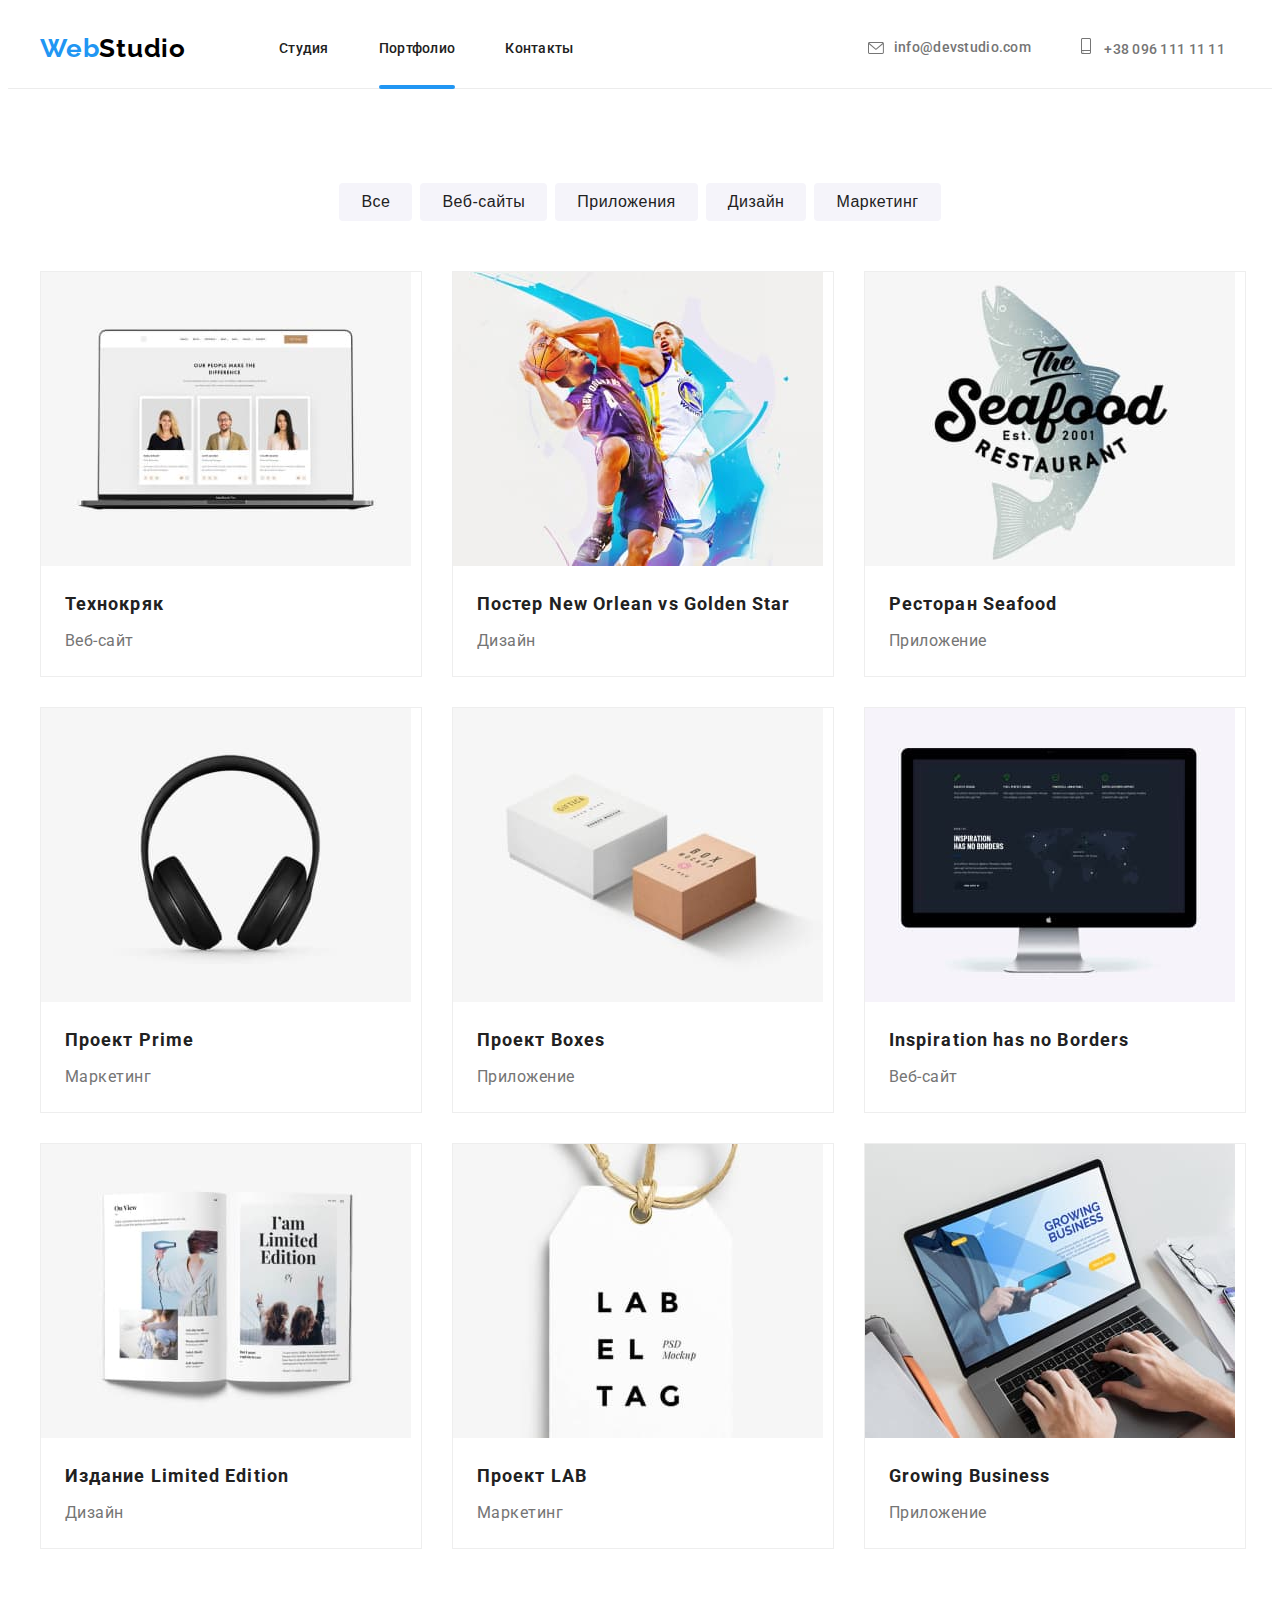
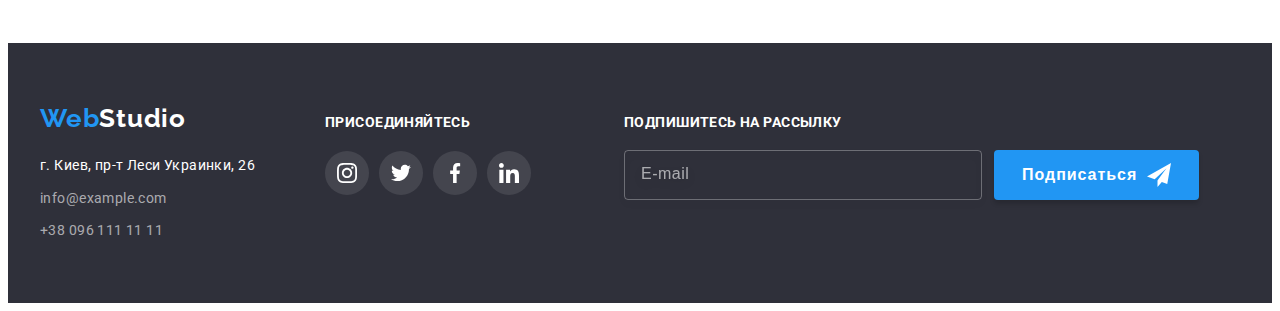
==== portfolio.html @ 06760392 "scss" ====
<!DOCTYPE html>
<html lang="ru">
    <head>
        <meta charset="UTF-8" />
        <meta http-equiv="X-UA-Compatible" content="IE=edge">
        <meta name="viewport" content="width=device-width, initial-scale=1.0">
        <link rel="stylesheet" href="https://cdnjs.cloudflare.com/ajax/libs/modern-normalize/1.1.0/modern-normalize.min.css" integrity="sha512-wpPYUAdjBVSE4KJnH1VR1HeZfpl1ub8YT/NKx4PuQ5NmX2tKuGu6U/JRp5y+Y8XG2tV+wKQpNHVUX03MfMFn9Q==" crossorigin="anonymous" referrerpolicy="no-referrer" />
        <link rel="preconnect" href="https://fonts.googleapis.com"> 
        <link rel="preconnect" href="https://fonts.googleapis.com"> 
        <link rel="preconnect" href="https://fonts.gstatic.com" crossorigin> 
        <link href="https://fonts.googleapis.com/css2?family=Raleway:wght@700&family=Roboto:wght@400;500;700;900&display=swap" rel="stylesheet">    
        <link rel="stylesheet" href="./css/styles.css">
        <link rel="stylesheet" href="./css/main.min.css">
        <title>Document</title>
    </head>
        <body>
            <header class="header header-pf">
                <div class="container main-nav">
                <a class="header-logo" href=""> <span class="accent-logo">Web</span>Studio</a>
                <nav class="header-navigation"> 
                    <ul class="header-list list">
                        <li class="header-item">
                            <a class="header-link  link" href="./index.html">Студия</a>
                        </li>
                        <li class="header-item">
                            <a class="header-link current link" href="./portfolio.html"  rel="noreferrer noopener">Портфолио</a>
                        </li>
                        <li class="header-item">
                            <a class="header-link link" href="">Контакты</a> 
                        </li>
                    </ul>
                </nav>
                <!----------------------Auth nav------------------>
                <div class="container auth-nav">
                    <ul class="contact list"> 
                    <li class="contact-item link">
                        <a class="header-mail" href="mailto:info@devstudio.com">
                        <svg class="header-mail-icon" width="16" height="12">
                            <use href="./images/sprite.svg#icon-envelope"/>
                        </svg>
                        info@devstudio.com
                    </a></li>
                <li class="contact-item link">
                    <a class="header-tel" href="tel:+380961111111">
                        <svg class="header-tel-icon" width="10" height="16">
                            <use href="./images/sprite.svg#icon-smartphone"/>
                        </svg>
                        +38 096 111 11 11
                    </a></li>
                </ul>
                </div>
            </div>
            </header>
        <main>
            <section class="portfolio section">  
                <div class="container">
                <ul class="list-pf-button list">
                <li class="pf-btn-list"> <button class="button-pf" type="button">Все</li>
                <li class="pf-btn-list"> <button class="button-pf" type="button">Веб-сайты </li> 
                <li class="pf-btn-list"> <button class="button-pf" type="button">Приложения</li>
                <li class="pf-btn-list"> <button class="button-pf" type="button">Дизайн</li>
                <li class="pf-btn-list"> <button class="button-pf" type="button">Маркетинг</li>
                </ul>
                </div>
                <div class="container">
                <ul class="list-pf">
                    <li class="item-pf">
                        <a class="item-pf-link link" href="">
                            <div class="item-pf-overtext">
                        <img src="./images/tekhno.jpg" alt="Технокряк" width="370" height="294"/>
                        <p class="item-pf-text">Технокряк это современная площадка распространения коронавируса. Компании используют эту платформу для цифрового шпионажа и атак на защищённые сервера конкурентов.</p>
                            </div>
                        <div class="pf-dscr">
                        <h3 class="portfolio-title">Технокряк</h3>
                        <p class="portfolio-description">Веб-сайт</p>
                        </div>
                        </a>
                    </li>
                    <li class="item-pf">
                        <a class="item-pf-link link" href="">
                            <div class="item-pf-overtext">
                        <img src="./images/neworl.jpg" alt="Постер New Orlean vs Golden Star" width="370" height="294"/>
                        <p class="item-pf-text">Технокряк это современная площадка распространения коронавируса. Компании используют эту платформу для цифрового шпионажа и атак на защищённые сервера конкурентов.</p>
                            </div>
                        <div class="pf-dscr">
                        <h3 class="portfolio-title">Постер New Orlean vs Golden Star</h3>
                        <p class="portfolio-description">Дизайн</p>
                        </div>
                        </a>
                    </li>
                    <li class="item-pf">
                        <a class="item-pf-link link" href="">
                            <div class="item-pf-overtext">
                        <img src="./images/seafood.jpg" alt="Ресторан Seafood" width="370" height="294"/>
                        <p class="item-pf-text">Технокряк это современная площадка распространения коронавируса. Компании используют эту платформу для цифрового шпионажа и атак на защищённые сервера конкурентов.</p>
                            </div>
                        <div class="pf-dscr">
                        <h3 class="portfolio-title">Ресторан Seafood</h3>
                        <p class="portfolio-description">Приложение</p>
                        </div>
                        </a>
                    </li>
                    <li class="item-pf">
                        <a class="item-pf-link link" href="">
                            <div class="item-pf-overtext">
                        <img src="./images/prime.jpg" alt="Проект Prime" width="370" height="294"/>
                        <p class="item-pf-text">Технокряк это современная площадка распространения коронавируса. Компании используют эту платформу для цифрового шпионажа и атак на защищённые сервера конкурентов.</p>
                            </div>
                        <div class="pf-dscr">
                        <h3 class="portfolio-title">Проект Prime</h3>
                        <p class="portfolio-description">Маркетинг</p>
                        </div>
                        </a>
                    </li>
                    <li class="item-pf">
                        <a class="item-pf-link link" href="">
                            <div class="item-pf-overtext">
                        <img src="./images/pjboxes.jpg" alt="Проект Boxes" width="370" height="294"/>
                        <p class="item-pf-text">Технокряк это современная площадка распространения коронавируса. Компании используют эту платформу для цифрового шпионажа и атак на защищённые сервера конкурентов.</p>
                            </div>
                        <div class="pf-dscr">
                        <h3 class="portfolio-title">Проект Boxes</h3>
                        <p class="portfolio-description">Приложение</p>
                        </div>
                        </a>
                    </li>
                    <li class="item-pf">
                        <a class="item-pf-link link" href="">
                            <div class="item-pf-overtext">
                        <img src="./images/inspiration.jpg" alt="Inspiration has no Borders" width="370" height="294"/>
                        <p class="item-pf-text">Технокряк это современная площадка распространения коронавируса. Компании используют эту платформу для цифрового шпионажа и атак на защищённые сервера конкурентов.</p>
                            </div>
                        <div class="pf-dscr"> 
                        <h3 class="portfolio-title">Inspiration has no Borders</h3>
                        <p class="portfolio-description">Веб-сайт</p>
                        </div>
                        </a>
                    </li>
                    <li class="item-pf">
                        <a class="item-pf-link link" href="">
                            <div class="item-pf-overtext">
                        <img src="./images/limited.jpg" alt="Издание Limited Edition" width="370" height="294"/>
                        <p class="item-pf-text">Технокряк это современная площадка распространения коронавируса. Компании используют эту платформу для цифрового шпионажа и атак на защищённые сервера конкурентов.</p>
                            </div>
                        <div class="pf-dscr">
                        <h3 class="portfolio-title">Издание Limited Edition</h3>
                        <p class="portfolio-description">Дизайн</p>
                        </a>
                    </li>
                    <li class="item-pf">
                        <a class="item-pf-link link" href="">
                            <div class="item-pf-overtext">
                        <img src="./images/lab.jpg" alt="Проект LAB" width="370" height="294"/>
                        <p class="item-pf-text">Технокряк это современная площадка распространения коронавируса. Компании используют эту платформу для цифрового шпионажа и атак на защищённые сервера конкурентов.</p>
                            </div>
                        <div class="pf-dscr">
                        <h3 class="portfolio-title">Проект LAB</h3>
                        <p class="portfolio-description">Маркетинг</p>
                        </div>
                        </a>
                    </li>
                    <li class="item-pf">
                        <a class="item-pf-link link" href="">
                            <div class="item-pf-overtext">
                        <img src="./images/growing.jpg" alt="Growing Business" width="370" height="294"/>
                        <p class="item-pf-text">Технокряк это современная площадка распространения коронавируса. Компании используют эту платформу для цифрового шпионажа и атак на защищённые сервера конкурентов.</p>
                            </div>
                        <div class="pf-dscr">
                        <h3 class="portfolio-title">Growing Business</h3>
                        <p class="portfolio-description">Приложение</p>
                        </div>
                        </a>
                    </li>
                </ul>
            </div>
            </section>
        </main>  
        <footer class="footer ">
            <div class="container footer-content">
            <div class="footer-left">
            <a class="footer-logo " href="index.html"> <span class="accent-logo">Web</span>Studio</a>
            <ul class="footer-list list">
                  <li class="footer-item">
                    <a class="footer-address link" href="https://goo.gl/maps/Fyau3RTndr1kcrQs9" target="_blank" rel="noopener noreferrer">г. Киев, пр-т Леси Украинки, 26</a>
                  </li>
                  <li class="footer-item">
                   <a class="footer-mail link" href="mailto:info@example.com">info@example.com</a>
                  </li>
                  <li class="footer-item">
                   <a class="footer-tel link" href="tel:380961111111">+38 096 111 11 11</a>
                  </li>
                </ul>
            </div>
            <div class="footer-right"> 
                <h3 class="footer-social-networks">ПРИСОЕДИНЯЙТЕСЬ</h3>
                <ul class="footer-social-logo list">
                    <li class="footer-social-item">
                        <a href class="footer-social-link">
                            <svg class="footer-social-icon" width="20" height="20">
                                <use href="./images/sprite.svg#icon-instagram"/>
                            </svg> 
                        </a>
                    </li>
                    <li class="footer-social-item">
                        <a href class="footer-social-link">
                            <svg class="footer-social-icon" width="20" height="20">
                                <use href="./images/sprite.svg#icon-twitter"/>
                            </svg> 
                        </a>
                    </li>
                    <li class="footer-social-item">
                        <a href class="footer-social-link">
                            <svg class="footer-social-icon" width="20" height="20">
                                <use href="./images/sprite.svg#icon-facebook"/>
                            </svg> 
                        </a>
                    </li>
                    <li class="footer-social-item">
                        <a href class="footer-social-link">
                            <svg class="footer-social-icon" width="20" height="20">
                                <use href="./images/sprite.svg#icon-linkedin"/>
                            </svg> 
                        </a>
                    </li>
                </ul>
            </div>
            <div class="footer-subscription">
                <h3 class="footer-subscription-title">Подпишитесь на рассылку</h3>
                <form action="#" class="sbscr-nowrap">
                    <input type="email" name="subscription-mail" placeholder="E-mail" class="subscription-mail-text">
                    <button type="submit" class="footer-button">Подписаться
                        <svg class="footer-button-icon" width="24" height="24">
                            <use href="./images/sprite.svg#icon-send"/>
                        </svg> 
                        </button>
                </form>
            </div>
        </div>
        </footer>  

        </body>
</html>
---- css/styles.css ----
/* --------------PORTFOLIO-------------- */
---- css/main.min.css ----
body{font-family:"Roboto", sans-serif;color:#212121}p,h1,h2,h3,h4,h5,h6,ul{margin-top:0;margin-bottom:0;margin-left:0}.link{text-decoration:none}.link:hover{color:#2196F3}.list{list-style:none;margin:0;padding:0}img{display:block}.current::after{position:absolute;display:block;content:'';height:4px;min-width:100%;border-radius:2px;background-color:var(--accent-color);bottom:-1px}.container{width:1200px;padding-left:15px;padding-right:15px;margin:0 auto}.hero-button{display:block;text-align:center;margin-left:auto;margin-right:auto;font-style:normal;font-weight:bold;font-size:16px;line-height:30px;color:#FFFFFF;background-color:#2196F3;border:1px solid #000000;border-radius:4px;cursor:pointer;padding:10px 32px;transition-property:background-color;transition-duration:250ms;transition-timing-function:cubic-bezier(0.4, 0, 0.2, 1)}.hero-button:hover,.hero-button:focus{border-color:var(--accent-color)}.section{padding-top:94px;padding-bottom:94px}.visually-hidden{position:absolute;width:1px;height:1px;margin:-1px;padding:0;overflow:hidden;border:0;clip:rect(0 0 0 0)}:root{--main-title-color: #FFFFFF;--secondary-title-color: #212121;--main-text-color: #212121;--secondary-text-color: #757575;--accent-color: #2196F3}@keyframes shake{0%{transform:translate(10px)}25%{transform:translate(-20px)}75%{transform:translate(10px)}100%{transform:translate(0px)}}.header-mail,.header-tel,.header-link{transition-property:color;transition-duration:250ms;transition-timing-function:cubic-bezier(0.4, 0, 0.2, 1)}.header-item{position:relative}.header-item:not(:last-child){margin-right:50px}.header-item:hover .header-link,.header-item:focus .header-link{color:#2196F3}.header-link .current{color:var(--accent-color)}.header-list{display:flex}.header-navigation{display:flex}.header-logo{font-family:Raleway;font-style:normal;color:#000000;text-decoration:none;font-weight:bold;font-size:26px;line-height:1.19;letter-spacing:0.03em;margin-right:93px;margin-left:auto}.accent-logo{color:var(--accent-color)}.header{font-weight:500;font-size:14px;line-height:1.14;letter-spacing:0.02em;color:#212121}.header-link{font-weight:500;font-size:14px;line-height:16px;letter-spacing:0.02em;color:#212121;display:block;padding-top:32px;padding-bottom:32px}.header-list .header-link:focus{color:#2196F3}.header-mail{display:flex;align-items:center;font-weight:500;font-size:14px;line-height:1.14;letter-spacing:0.02em;color:#757575;text-decoration:none;margin-right:50px}.header-mail:hover,.header-mail:focus,.header-mail:hover .header-mail-icon,.header-mail:focus .header-mail-icon{color:#2196F3}.header-mail-icon{width:16px;height:12px}.header-mail:hover .header-mail-icon,.header-mail:focus .header-mail-icon{fill:#2196F3}.header-tel-icon{width:10px;height:16px}.header-tel:hover .header-tel-icon,.header-tel:focus .header-tel-icon{fill:#2196F3}.header-tel .header-tel-icon,.header-mail .header-mail-icon{margin-right:10px;fill:#757575;transition-property:fill;transition-duration:250ms;transition-timing-function:cubic-bezier(0.4, 0, 0.2, 1)}.contact{display:flex;margin-left:auto;align-items:center}.header-tel{font-weight:500;font-size:14px;line-height:1.14;letter-spacing:0.02em;color:#757575;text-decoration:none}.header-tel:hover,.header-tel:focus,.header-tel:hover .header-tel-icon,.header-tel:focus .header-tel-icon{color:#2196F3}.main-nav{display:flex;align-items:center;margin-left:auto}.auth-nav{display:flex;justify-content:flex-end}.hero{background-color:#2F303A;max-width:1600px;margin:0 auto;text-align:center;background-image:linear-gradient(rgba(47,48,58,0.4), rgba(47,48,58,0.4)),url("../images/bg-img.jpg");background-repeat:no-repeat;background-position:center;background-size:cover}.hero-text{display:inline-block;width:696px;font-weight:900;font-size:44px;line-height:1.36;text-align:center;letter-spacing:0.06em;text-transform:uppercase;color:var(--main-title-color);margin-bottom:30;align-items:center;margin-bottom:30px}.hero .container{padding-top:200px;padding-bottom:200px}.team{background-color:#F5F4FA}.team-list{display:flex;flex-wrap:wrap;justify-content:center}.team-title{font-weight:bold;font-size:36px;line-height:1.16;text-align:center;letter-spacing:0.03em;color:#212121;margin-bottom:50px}.card-box{margin:0;display:block}.team-list{display:flex;flex-wrap:nowrap;list-style:none;align-content:center;padding:0}.team-link{text-decoration:none;background-color:#fff;border-radius:0px 0px 4px 4px;box-shadow:0px 2px 1px 0px rgba(0,0,0,0.2),0px 1px 1px 0px rgba(0,0,0,0.14),0px 1px 3px 0px rgba(0,0,0,0.12)}.team-link:not(:last-child){margin-right:30px}.team-description{padding-top:30px;padding-bottom:30px;background-color:inherit}.team-position{margin-top:10px}.team-name{font-weight:500;font-size:16px;line-height:1.18;text-align:center;letter-spacing:0.03em;color:#212121}.team-position{font-weight:normal;font-size:16px;line-height:1.18;text-align:center;letter-spacing:0.03em;color:#757575}.team-social-network{display:flex;justify-content:center;margin-top:16px}.social-item:not(:last-child){margin-right:10px}.social-link{width:44px;height:44px;display:flex;align-items:center;justify-content:center;border-radius:50%;transition-property:background-color;transition-duration:250ms;transition-timing-function:cubic-bezier(0.4, 0, 0.2, 1)}.social-link:hover,.social-link:focus{background-color:var(--accent-color)}.social-icon,.social-icon{transition-property:fill;transition-duration:250ms;transition-timing-function:cubic-bezier(0.4, 0, 0.2, 1);fill:#AFB1B8;width:20px;height:20px}.social-link:hover .social-icon,.social-link:focus .social-icon,.social-link:hover .social-icon,.social-link:focus .social-icon{fill:#fff}.clients-title{display:block;font-weight:bold;font-size:36px;line-height:1,66;text-align:center;letter-spacing:0.03em;margin-bottom:50px;color:#212121}.clients-logo{display:flex}.clients-icon{width:106px;height:60px;fill:#AFB1B8;display:flex;align-items:center;justify-content:center;transition-property:fill;transition-duration:250ms;transition-timing-function:cubic-bezier(0.4, 0, 0.2, 1)}.clients-item:hover .clients-icon,.clients-item:focus .clients-icon,.clients-link:hover .clients-icon,.clients-link:focus .clients-icon{fill:#2196F3}.clients-link{width:100%;height:100%;display:flex;justify-content:center;align-items:center;transition-property:color;transition-duration:250ms;transition-timing-function:cubic-bezier(0.4, 0, 0.2, 1)}.clients-link:hover,.clients-link:focus{border:1px solid var(--accent-color)}.clients-item{width:170px;height:92px;border:1px solid #AFB1B8;border-radius:4px;cursor:pointer;transition-property:background-color;transition-duration:250ms;transition-timing-function:cubic-bezier(0.4, 0, 0.2, 1)}.clients-item:hover,.clients-item:focus{border:1px solid var(--accent-color)}.clients-item:not(:last-child){margin-right:30px}.footer-right{margin-left:70px}.footer-left{flex-shrink:0}.footer-social-networks{display:flex;color:#fff;font-weight:700;font-size:14px;line-height:1.14;letter-spacing:0.03em;text-transform:uppercase;margin-bottom:20px}.footer-social-logo{display:flex;justify-content:center}.footer-social-item:not(:last-child){margin-right:10px}.footer-social-link{width:44px;height:44px;display:flex;justify-content:center;align-items:center;border-radius:50%;background-color:rgba(255,255,255,0.1);transition-property:background-color;transition-duration:250ms;transition-timing-function:cubic-bezier(0.4, 0, 0.2, 1)}.footer-social-link:hover,.footer-social-link:focus{background-color:#2196F3}.footer-social-icon{fill:#fff}.footer{color:#FFFFFF;background-color:#2F303A;display:flex;align-items:baseline;flex-wrap:nowrap;padding-top:60px;padding-bottom:60px}.footer-logo{font-family:Raleway;font-style:normal;color:#FFFFFF;text-decoration:none;font-weight:bold;font-size:26px;line-height:1.19;letter-spacing:0.03em;margin-bottom:20px}.footer .container{display:flex;align-items:baseline}.footer-list{display:flex;flex-direction:column;margin-top:20px}.footer-address{display:flex;flex-wrap:nowrap;text-decoration:none;font-weight:normal;font-size:14px;line-height:1.71;letter-spacing:0.03em;color:#FFFFFF;margin-bottom:9px;transition-property:color;transition-duration:250ms;transition-timing-function:cubic-bezier(0.4, 0, 0.2, 1)}.footer-tel{display:flex;margin-top:9px}.footer-mail,.footer-tel{text-decoration:none;font-weight:normal;font-size:14px;line-height:1.71;letter-spacing:0.03em;color:rgba(255,255,255,0.6);transition-property:background-color;transition-duration:250ms;transition-timing-function:cubic-bezier(0.4, 0, 0.2, 1)}.footer-address-data{text-decoration:none;font-weight:normal}.container .footer-content{display:flex}.footer-subscription{display:flex;flex-wrap:wrap;margin-left:93px;margin-right:0}.footer-subscription-title{font-weight:bold;font-size:14px;line-height:16px;letter-spacing:0.03em;text-transform:uppercase;color:#FFFFFF;margin-bottom:20px}.sbscr-nowrap{display:flex;flex-wrap:nowrap}.subscription-mail-text{outline:none;padding:15px 16px;width:358px;background:transparent;border:1px solid rgba(255,255,255,0.3);box-sizing:border-box;filter:drop-shadow(0px 4px 4px rgba(0,0,0,0.15));border-radius:4px;color:rgba(255,255,255,0.6);transition-property:border;transition-duration:250ms;transition-timing-function:cubic-bezier(0.4, 0, 0.2, 1)}.subscription-mail-text:focus,.subscription-mail-text:hover{border:1px solid var(--accent-color)}.subscription-mail-text::placeholder{font-style:normal;font-weight:normal;font-size:16px;line-height:1.25;display:flex;align-items:center;letter-spacing:0.03em;background-color:transparent;color:rgba(255,255,255,0.6)}.footer-button{font-weight:bold;font-size:16px;line-height:1.87;display:flex;align-items:center;text-align:center;letter-spacing:0.06em;cursor:pointer;border:0;padding:10px 28px;min-width:200px;height:50px;color:#FFFFFF;background:#2196F3;box-shadow:0px 4px 4px rgba(0,0,0,0.15);border-radius:4px;margin-left:12px;transition-property:border;transition-duration:250ms;transition-timing-function:cubic-bezier(0.4, 0, 0.2, 1)}.footer-button:hover,.footer-button:focus{background-color:#2196F3}.footer-button-icon{margin-left:10px;fill:#FFFFFF}.modal{position:absolute;width:528px;min-height:581px;background:#FFFFFF;box-shadow:0px 1px 3px rgba(0,0,0,0.12),0px 1px 1px rgba(0,0,0,0.14),0px 2px 1px rgba(0,0,0,0.2);border-radius:4px;padding:40px}.modal-title{display:block;font-weight:bold;font-size:20px;line-height:23px;text-align:center;letter-spacing:0.03em;color:#212121;margin-bottom:12px}.modal-form-field{margin-bottom:12px}.modal-form-label{display:block;font-weight:normal;font-size:12px;line-height:1.16;letter-spacing:0.01em;margin-bottom:4px;color:#757575}.modal-form-input{display:block;width:100%;height:40px;border:1px solid rgba(33,33,33,0.2);box-sizing:border-box;border-radius:4px;padding-left:42px;transition-property:border;transition-duration:250ms;transition-timing-function:cubic-bezier(0.4, 0, 0.2, 1)}.modal-form-input:hover,.modal-form-input:focus{border:1px solid var(--accent-color)}.modal-form-input:hover ~ svg,.modal-form-input:focus ~ svg{fill:#2196F3}.modal-comment:hover,.modal-comment:focus{border:1px solid var(--accent-color)}.input-wrap{display:block;position:relative}.modal-form-icon{position:absolute;left:12px;top:50%;transform:translateY(-50%);color:#212121;transition-property:fill;transition-duration:250ms;transition-timing-function:cubic-bezier(0.4, 0, 0.2, 1)}.modal-form-icon:hover,.modal-form-icon:focus{fill:#2196F3}.modal-comment{width:100%;height:120px;border:1px solid rgba(33,33,33,0.2);box-sizing:border-box;border-radius:4px;padding-left:16px;padding-top:12px;resize:none;transition-property:border;transition-duration:250ms;transition-timing-function:cubic-bezier(0.4, 0, 0.2, 1)}.modal-comment::placeholder{font-style:normal;font-weight:normal;font-size:12px;line-height:1.16;letter-spacing:0.01em;color:rgba(117,117,117,0.5)}.check-label{display:flex;justify-content:center;align-items:center;font-weight:normal;font-style:normal;font-weight:400;font-size:14px;line-height:1.71px;letter-spacing:0.03em;color:#757575;margin-bottom:30px;margin-top:20px}.check-icon{display:flex;align-items:center;justify-content:center;width:15px;height:16px;border:2px solid #212121;border-radius:2px;margin-right:8.5px}.checkbox:checked+.check-label .check-icon{background:var(--accent-color);border:none}.agreement{margin-left:5px;color:#2196F3}.modal-form-btn{display:flex;align-items:center;text-align:center;justify-content:center;font-weight:bold;font-size:16px;line-height:1.87;letter-spacing:0.06em;min-width:200px;height:50px;cursor:pointer;color:#FFFFFF;background:#188CE8;box-shadow:0px 4px 4px rgba(0,0,0,0.15);border-radius:4px;border:0;padding:10px 55px 10px 55px;margin:auto}input,textarea{outline:none;border:none}.btn-close{width:30px;height:30px;background-color:unset;border-radius:50%;position:absolute;right:5px;top:5px;justify-content:center;align-items:center;display:flex;fill:#000000;background:#FFFFFF;border:1px solid rgba(0,0,0,0.1);box-sizing:border-box;cursor:pointer;transition-property:color;transition-duration:250ms;transition-timing-function:cubic-bezier(0.4, 0, 0.2, 1)}.btn-close:focus .backdrop-icon,.btn-close:hover .backdrop-icon{fill:var(--accent-color)}.features-content{display:flex;justify-content:center;align-items:center;width:270px;height:120px;background-color:#F5F4FA;margin-bottom:30px}.features-icon{fill:#AFB1B8}.features .section{padding-top:94px;padding-bottom:94px}.features-list{width:270px}.features-list:not(:last-child){margin-right:30px}.features-pre-list{display:flex;padding:0}.features-item{font-weight:bold;font-size:14px;line-height:1.36;letter-spacing:0.03em;text-transform:uppercase;color:#212121;margin-bottom:10px}.features-description{font-weight:normal;font-size:14px;line-height:1.71;letter-spacing:0.03em;color:#757575}.what-we-do-sctn{padding-bottom:94px}.what-we-do-title{display:center;font-weight:bold;text-align:center;font-size:36px;line-height:1.16;letter-spacing:0.03em;color:#212121;margin-bottom:50}.what-we-do-link{text-decoration:none;width:370px}.what-we-do-link:not(:last-child){margin-right:30px}.what-we-do{list-style:none;margin-top:50px}.what-we-do-item{font-weight:700;font-size:14px;line-height:16px;text-align:center;letter-spacing:0.03em;text-transform:uppercase;color:#FFFFFF}.what-we-do-box{position:relative}.what-we-do-text{position:absolute;display:flex;align-items:center;justify-content:center;width:100%;height:70px;bottom:0;background:rgba(47,48,58,0.8)}.what-we-do{display:flex}.backdrop{position:fixed;height:100vh;width:100vw;background-color:rgba(0,0,0,0.578);top:0;display:flex;align-items:center;justify-content:center;transition:opacity;transition-property:visibility;transition-duration:250ms;transition-timing-function:cubic-bezier(0.4, 0, 0.2, 1)}.backdrop-icon{fill:#000000}.icon-backdrop{fill:#000000}.backdrop.is-hidden{opacity:0;visibility:hidden;pointer-events:none}.header-pf{border-bottom:1px solid #ECECEC;height:80px;left:0px;top:0px;display:flex}.list-pf-button{padding:0}.button{background-color:#F5F4FA;color:#212121;font-weight:500;font-size:16px;line-height:1.62;text-align:center;letter-spacing:0.03em;cursor:pointer}.button:hover{background-color:#2196F3;color:#FFFFFF}.list-pf-button{display:flex;justify-content:center;margin-bottom:50px}.button-pf{display:inline-block;font-weight:500;font-size:16px;line-height:1.62;text-align:center;letter-spacing:0.03em;background:#f5f4fa;color:#212121;cursor:pointer;border-radius:4px;padding:6px 22px 6px 22px;border:none;transition-property:background-color;transition-duration:250ms;transition-timing-function:cubic-bezier(0.4, 0, 0.2, 1)}.button-pf:hover,.button-pf:focus{background-color:#2196F3;color:#FFFFFF;box-shadow:0px 3px 1px rgba(0,0,0,0.1),0px 1px 2px rgba(0,0,0,0.08),0px 2px 2px rgba(0,0,0,0.12)}.pf-btn-list:not(:last-child){margin-right:8px}.list-pf{list-style:none;display:flex;flex-wrap:wrap;margin-right:-30px;margin-top:-30px;padding:0}.item-pf{margin-right:30px;margin-top:30px;flex-basis:calc((100% - 90px)/3);border:1px solid #EEEEEE;transition-property:border;transition-duration:250ms;transition-timing-function:cubic-bezier(0.4, 0, 0.2, 1)}.item-pf:nth-child(3n){margin-right:0}.item-pf:focus,.item-pf:hover{border-bottom:1px solid rgba(0,0,0,0.12);border-left:1px solid rgba(0,0,0,0.12);border-right:1px solid rgba(0,0,0,0.12);box-shadow:0px 1px 1px rgba(0,0,0,0.12),0px 4px 4px rgba(0,0,0,0.06),1px 4px 6px rgba(0,0,0,0.16)}.item-pf-link{display:block;text-decoration:none;transition-property:box-shadow;transition-duration:250ms;transition-timing-function:cubic-bezier(0.4, 0, 0.2, 1)}.item-pf-overtext{position:relative;overflow:hidden}.item-pf-overtext:hover .item-pf-text{transform:translateY(0%)}.item-pf-text{padding:63px 24px;position:absolute;top:0;left:0;height:100%;background-color:rgba(33,150,243,0.9);color:#FFFFFF;font-style:normal;font-weight:500;font-size:18px;line-height:1.56;letter-spacing:0.03em;transform:translateY(101%);transition:transform 250ms cubic-bezier(0.4, 0, 0.2, 1)}.portfolio-title{font-weight:bold;font-size:18px;line-height:2;letter-spacing:0.06em;color:#212121;margin-bottom:4px}.pf-dscr{padding:20px 24px 20px 24px}.portfolio-description{font-weight:normal;font-size:16px;line-height:1.87;letter-spacing:0.03em;color:#757575}
/*# sourceMappingURL=main.min.css.map */
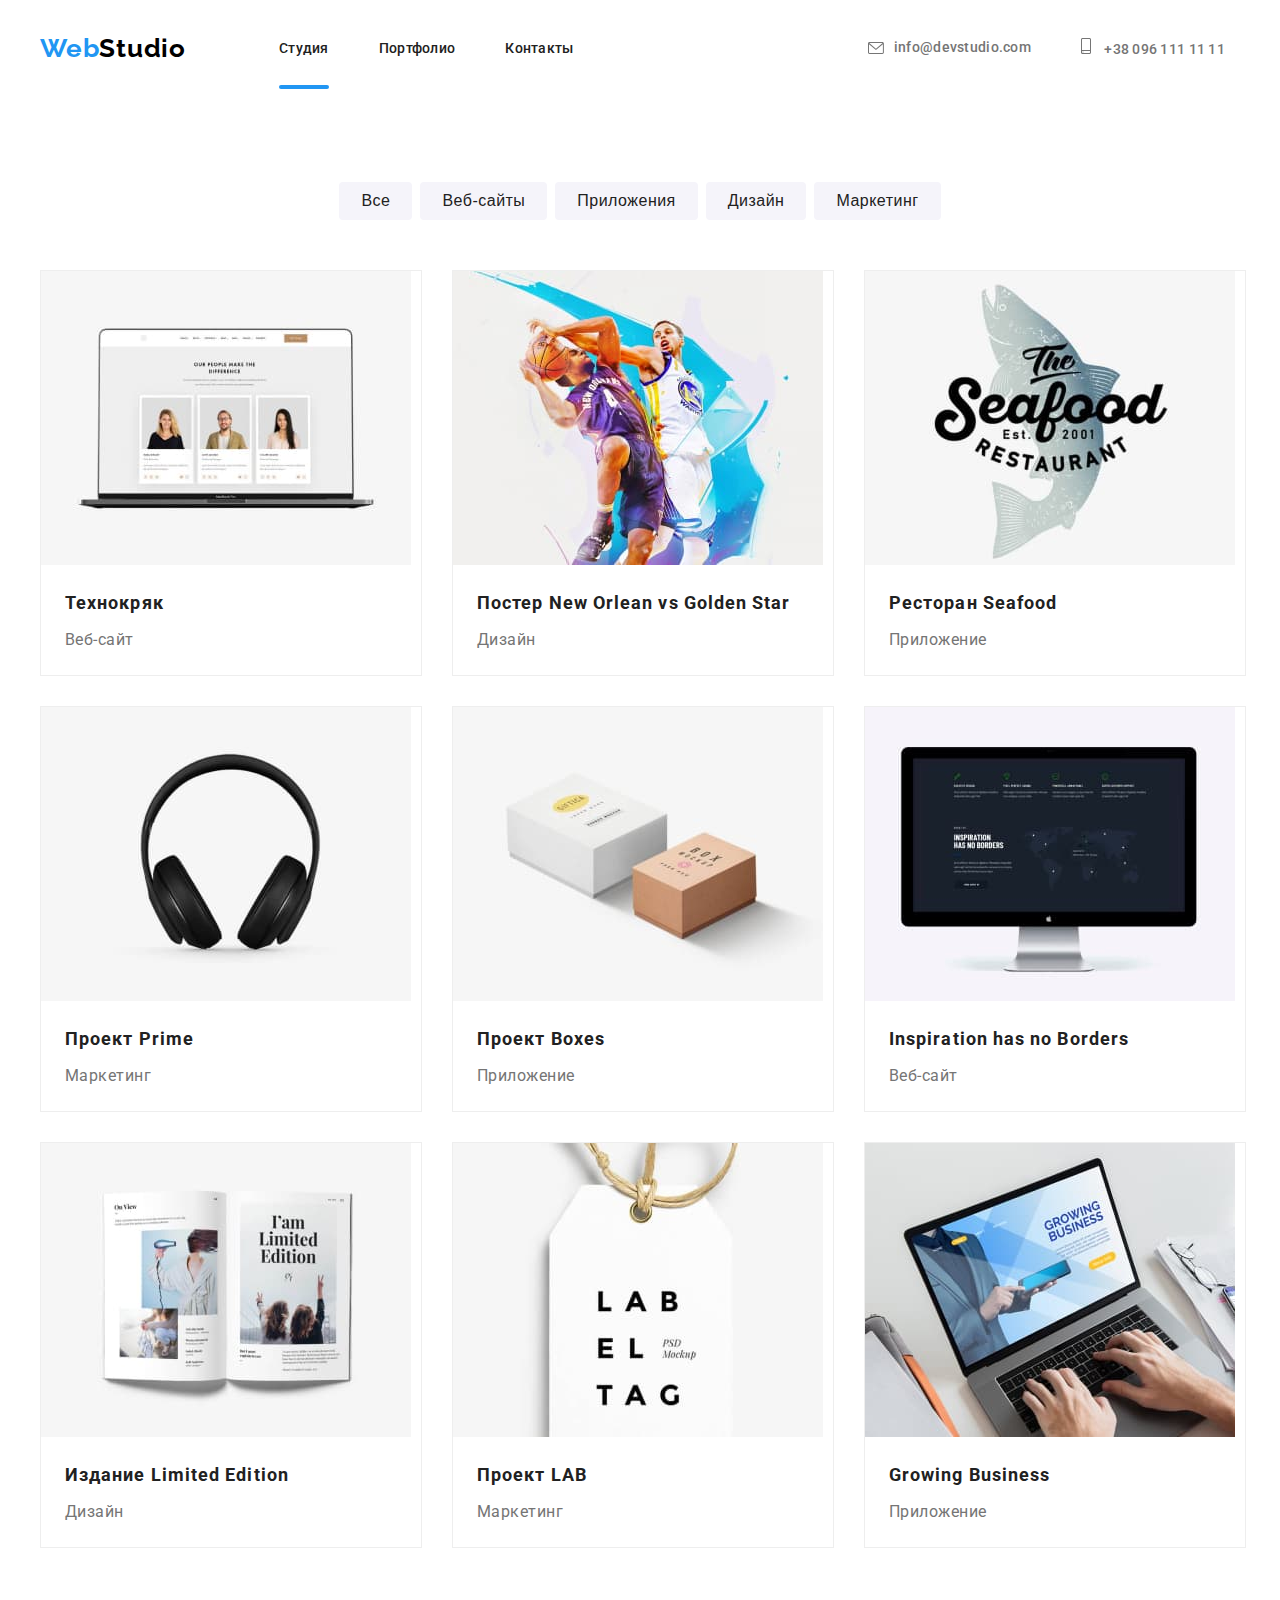
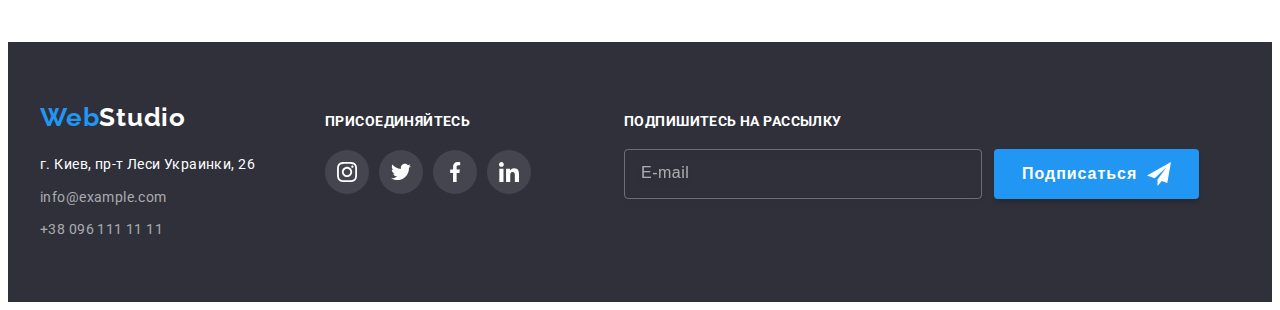
==== commit 48e4e126: "bf-check" ====
--- a/portfolio.html
+++ b/portfolio.html
@@ -14,35 +14,35 @@
         <title>Document</title>
     </head>
         <body>
-            <header class="header header-pf">
+            <header class="header">
                 <div class="container main-nav">
                 <a class="header-logo" href=""> <span class="accent-logo">Web</span>Studio</a>
                 <nav class="header-navigation"> 
                     <ul class="header-list list">
-                        <li class="header-item">
-                            <a class="header-link  link" href="./index.html">Студия</a>
+                        <li class="header-list__item">
+                            <a class="header-list__link current link" href="/index.html">Студия</a>
                         </li>
-                        <li class="header-item">
-                            <a class="header-link current link" href="./portfolio.html"  rel="noreferrer noopener">Портфолио</a>
+                        <li class="header-list__item">
+                            <a class="header-list__link  link" href="./portfolio.html"  rel="noreferrer noopener">Портфолио</a>
                         </li>
-                        <li class="header-item">
-                            <a class="header-link link" href="">Контакты</a> 
+                        <li class="header-list__item">
+                            <a class="header-list__link link" href="">Контакты</a> 
                         </li>
                     </ul>
                 </nav>
                 <!----------------------Auth nav------------------>
                 <div class="container auth-nav">
                     <ul class="contact list"> 
-                    <li class="contact-item link">
-                        <a class="header-mail" href="mailto:info@devstudio.com">
-                        <svg class="header-mail-icon" width="16" height="12">
+                    <li class="contact__item link">
+                        <a class="contact__mail" href="mailto:info@devstudio.com">
+                        <svg class="contact__mail-icon" width="16" height="12">
                             <use href="./images/sprite.svg#icon-envelope"/>
                         </svg>
                         info@devstudio.com
                     </a></li>
-                <li class="contact-item link">
-                    <a class="header-tel" href="tel:+380961111111">
-                        <svg class="header-tel-icon" width="10" height="16">
+                <li class="contact__item link">
+                    <a class="contact__tel" href="tel:+380961111111">
+                        <svg class="contact__tel-icon" width="10" height="16">
                             <use href="./images/sprite.svg#icon-smartphone"/>
                         </svg>
                         +38 096 111 11 11
@@ -180,44 +180,44 @@
             <div class="footer-left">
             <a class="footer-logo " href="index.html"> <span class="accent-logo">Web</span>Studio</a>
             <ul class="footer-list list">
-                  <li class="footer-item">
-                    <a class="footer-address link" href="https://goo.gl/maps/Fyau3RTndr1kcrQs9" target="_blank" rel="noopener noreferrer">г. Киев, пр-т Леси Украинки, 26</a>
+                  <li class="footer-list__item">
+                    <a class="footer-list__address link" href="https://goo.gl/maps/Fyau3RTndr1kcrQs9" target="_blank" rel="noopener noreferrer">г. Киев, пр-т Леси Украинки, 26</a>
                   </li>
-                  <li class="footer-item">
-                   <a class="footer-mail link" href="mailto:info@example.com">info@example.com</a>
+                  <li class="footer-list__item">
+                   <a class="footer-list__mail link" href="mailto:info@example.com">info@example.com</a>
                   </li>
-                  <li class="footer-item">
-                   <a class="footer-tel link" href="tel:380961111111">+38 096 111 11 11</a>
+                  <li class="footer-list__item">
+                   <a class="footer-list__tel link" href="tel:380961111111">+38 096 111 11 11</a>
                   </li>
                 </ul>
             </div>
             <div class="footer-right"> 
                 <h3 class="footer-social-networks">ПРИСОЕДИНЯЙТЕСЬ</h3>
                 <ul class="footer-social-logo list">
-                    <li class="footer-social-item">
-                        <a href class="footer-social-link">
-                            <svg class="footer-social-icon" width="20" height="20">
+                    <li class="footer-social-logo__item">
+                        <a href class="footer-social-logo__link">
+                            <svg class="footer-social-logo__icon" width="20" height="20">
                                 <use href="./images/sprite.svg#icon-instagram"/>
                             </svg> 
                         </a>
                     </li>
-                    <li class="footer-social-item">
-                        <a href class="footer-social-link">
-                            <svg class="footer-social-icon" width="20" height="20">
+                    <li class="footer-social-logo__item">
+                        <a href class="footer-social-logo__link">
+                            <svg class="footer-social-logo__icon" width="20" height="20">
                                 <use href="./images/sprite.svg#icon-twitter"/>
                             </svg> 
                         </a>
                     </li>
-                    <li class="footer-social-item">
-                        <a href class="footer-social-link">
-                            <svg class="footer-social-icon" width="20" height="20">
+                    <li class="footer-social-logo__item">
+                        <a href class="footer-social-logo__link">
+                            <svg class="footer-social-logo__icon" width="20" height="20">
                                 <use href="./images/sprite.svg#icon-facebook"/>
                             </svg> 
                         </a>
                     </li>
-                    <li class="footer-social-item">
-                        <a href class="footer-social-link">
-                            <svg class="footer-social-icon" width="20" height="20">
+                    <li class="footer-social-logo__item">
+                        <a href class="footer-social-logo__link">
+                            <svg class="footer-social-logo__icon" width="20" height="20">
                                 <use href="./images/sprite.svg#icon-linkedin"/>
                             </svg> 
                         </a>
@@ -237,6 +237,7 @@
             </div>
         </div>
         </footer>  
+ 
 
         </body>
 </html>--- a/css/main.min.css
+++ b/css/main.min.css
@@ -1,2 +1,2 @@
-body{font-family:"Roboto", sans-serif;color:#212121}p,h1,h2,h3,h4,h5,h6,ul{margin-top:0;margin-bottom:0;margin-left:0}.link{text-decoration:none}.link:hover{color:#2196F3}.list{list-style:none;margin:0;padding:0}img{display:block}.current::after{position:absolute;display:block;content:'';height:4px;min-width:100%;border-radius:2px;background-color:var(--accent-color);bottom:-1px}.container{width:1200px;padding-left:15px;padding-right:15px;margin:0 auto}.hero-button{display:block;text-align:center;margin-left:auto;margin-right:auto;font-style:normal;font-weight:bold;font-size:16px;line-height:30px;color:#FFFFFF;background-color:#2196F3;border:1px solid #000000;border-radius:4px;cursor:pointer;padding:10px 32px;transition-property:background-color;transition-duration:250ms;transition-timing-function:cubic-bezier(0.4, 0, 0.2, 1)}.hero-button:hover,.hero-button:focus{border-color:var(--accent-color)}.section{padding-top:94px;padding-bottom:94px}.visually-hidden{position:absolute;width:1px;height:1px;margin:-1px;padding:0;overflow:hidden;border:0;clip:rect(0 0 0 0)}:root{--main-title-color: #FFFFFF;--secondary-title-color: #212121;--main-text-color: #212121;--secondary-text-color: #757575;--accent-color: #2196F3}@keyframes shake{0%{transform:translate(10px)}25%{transform:translate(-20px)}75%{transform:translate(10px)}100%{transform:translate(0px)}}.header-mail,.header-tel,.header-link{transition-property:color;transition-duration:250ms;transition-timing-function:cubic-bezier(0.4, 0, 0.2, 1)}.header-item{position:relative}.header-item:not(:last-child){margin-right:50px}.header-item:hover .header-link,.header-item:focus .header-link{color:#2196F3}.header-link .current{color:var(--accent-color)}.header-list{display:flex}.header-navigation{display:flex}.header-logo{font-family:Raleway;font-style:normal;color:#000000;text-decoration:none;font-weight:bold;font-size:26px;line-height:1.19;letter-spacing:0.03em;margin-right:93px;margin-left:auto}.accent-logo{color:var(--accent-color)}.header{font-weight:500;font-size:14px;line-height:1.14;letter-spacing:0.02em;color:#212121}.header-link{font-weight:500;font-size:14px;line-height:16px;letter-spacing:0.02em;color:#212121;display:block;padding-top:32px;padding-bottom:32px}.header-list .header-link:focus{color:#2196F3}.header-mail{display:flex;align-items:center;font-weight:500;font-size:14px;line-height:1.14;letter-spacing:0.02em;color:#757575;text-decoration:none;margin-right:50px}.header-mail:hover,.header-mail:focus,.header-mail:hover .header-mail-icon,.header-mail:focus .header-mail-icon{color:#2196F3}.header-mail-icon{width:16px;height:12px}.header-mail:hover .header-mail-icon,.header-mail:focus .header-mail-icon{fill:#2196F3}.header-tel-icon{width:10px;height:16px}.header-tel:hover .header-tel-icon,.header-tel:focus .header-tel-icon{fill:#2196F3}.header-tel .header-tel-icon,.header-mail .header-mail-icon{margin-right:10px;fill:#757575;transition-property:fill;transition-duration:250ms;transition-timing-function:cubic-bezier(0.4, 0, 0.2, 1)}.contact{display:flex;margin-left:auto;align-items:center}.header-tel{font-weight:500;font-size:14px;line-height:1.14;letter-spacing:0.02em;color:#757575;text-decoration:none}.header-tel:hover,.header-tel:focus,.header-tel:hover .header-tel-icon,.header-tel:focus .header-tel-icon{color:#2196F3}.main-nav{display:flex;align-items:center;margin-left:auto}.auth-nav{display:flex;justify-content:flex-end}.hero{background-color:#2F303A;max-width:1600px;margin:0 auto;text-align:center;background-image:linear-gradient(rgba(47,48,58,0.4), rgba(47,48,58,0.4)),url("../images/bg-img.jpg");background-repeat:no-repeat;background-position:center;background-size:cover}.hero-text{display:inline-block;width:696px;font-weight:900;font-size:44px;line-height:1.36;text-align:center;letter-spacing:0.06em;text-transform:uppercase;color:var(--main-title-color);margin-bottom:30;align-items:center;margin-bottom:30px}.hero .container{padding-top:200px;padding-bottom:200px}.team{background-color:#F5F4FA}.team-list{display:flex;flex-wrap:wrap;justify-content:center}.team-title{font-weight:bold;font-size:36px;line-height:1.16;text-align:center;letter-spacing:0.03em;color:#212121;margin-bottom:50px}.card-box{margin:0;display:block}.team-list{display:flex;flex-wrap:nowrap;list-style:none;align-content:center;padding:0}.team-link{text-decoration:none;background-color:#fff;border-radius:0px 0px 4px 4px;box-shadow:0px 2px 1px 0px rgba(0,0,0,0.2),0px 1px 1px 0px rgba(0,0,0,0.14),0px 1px 3px 0px rgba(0,0,0,0.12)}.team-link:not(:last-child){margin-right:30px}.team-description{padding-top:30px;padding-bottom:30px;background-color:inherit}.team-position{margin-top:10px}.team-name{font-weight:500;font-size:16px;line-height:1.18;text-align:center;letter-spacing:0.03em;color:#212121}.team-position{font-weight:normal;font-size:16px;line-height:1.18;text-align:center;letter-spacing:0.03em;color:#757575}.team-social-network{display:flex;justify-content:center;margin-top:16px}.social-item:not(:last-child){margin-right:10px}.social-link{width:44px;height:44px;display:flex;align-items:center;justify-content:center;border-radius:50%;transition-property:background-color;transition-duration:250ms;transition-timing-function:cubic-bezier(0.4, 0, 0.2, 1)}.social-link:hover,.social-link:focus{background-color:var(--accent-color)}.social-icon,.social-icon{transition-property:fill;transition-duration:250ms;transition-timing-function:cubic-bezier(0.4, 0, 0.2, 1);fill:#AFB1B8;width:20px;height:20px}.social-link:hover .social-icon,.social-link:focus .social-icon,.social-link:hover .social-icon,.social-link:focus .social-icon{fill:#fff}.clients-title{display:block;font-weight:bold;font-size:36px;line-height:1,66;text-align:center;letter-spacing:0.03em;margin-bottom:50px;color:#212121}.clients-logo{display:flex}.clients-icon{width:106px;height:60px;fill:#AFB1B8;display:flex;align-items:center;justify-content:center;transition-property:fill;transition-duration:250ms;transition-timing-function:cubic-bezier(0.4, 0, 0.2, 1)}.clients-item:hover .clients-icon,.clients-item:focus .clients-icon,.clients-link:hover .clients-icon,.clients-link:focus .clients-icon{fill:#2196F3}.clients-link{width:100%;height:100%;display:flex;justify-content:center;align-items:center;transition-property:color;transition-duration:250ms;transition-timing-function:cubic-bezier(0.4, 0, 0.2, 1)}.clients-link:hover,.clients-link:focus{border:1px solid var(--accent-color)}.clients-item{width:170px;height:92px;border:1px solid #AFB1B8;border-radius:4px;cursor:pointer;transition-property:background-color;transition-duration:250ms;transition-timing-function:cubic-bezier(0.4, 0, 0.2, 1)}.clients-item:hover,.clients-item:focus{border:1px solid var(--accent-color)}.clients-item:not(:last-child){margin-right:30px}.footer-right{margin-left:70px}.footer-left{flex-shrink:0}.footer-social-networks{display:flex;color:#fff;font-weight:700;font-size:14px;line-height:1.14;letter-spacing:0.03em;text-transform:uppercase;margin-bottom:20px}.footer-social-logo{display:flex;justify-content:center}.footer-social-item:not(:last-child){margin-right:10px}.footer-social-link{width:44px;height:44px;display:flex;justify-content:center;align-items:center;border-radius:50%;background-color:rgba(255,255,255,0.1);transition-property:background-color;transition-duration:250ms;transition-timing-function:cubic-bezier(0.4, 0, 0.2, 1)}.footer-social-link:hover,.footer-social-link:focus{background-color:#2196F3}.footer-social-icon{fill:#fff}.footer{color:#FFFFFF;background-color:#2F303A;display:flex;align-items:baseline;flex-wrap:nowrap;padding-top:60px;padding-bottom:60px}.footer-logo{font-family:Raleway;font-style:normal;color:#FFFFFF;text-decoration:none;font-weight:bold;font-size:26px;line-height:1.19;letter-spacing:0.03em;margin-bottom:20px}.footer .container{display:flex;align-items:baseline}.footer-list{display:flex;flex-direction:column;margin-top:20px}.footer-address{display:flex;flex-wrap:nowrap;text-decoration:none;font-weight:normal;font-size:14px;line-height:1.71;letter-spacing:0.03em;color:#FFFFFF;margin-bottom:9px;transition-property:color;transition-duration:250ms;transition-timing-function:cubic-bezier(0.4, 0, 0.2, 1)}.footer-tel{display:flex;margin-top:9px}.footer-mail,.footer-tel{text-decoration:none;font-weight:normal;font-size:14px;line-height:1.71;letter-spacing:0.03em;color:rgba(255,255,255,0.6);transition-property:background-color;transition-duration:250ms;transition-timing-function:cubic-bezier(0.4, 0, 0.2, 1)}.footer-address-data{text-decoration:none;font-weight:normal}.container .footer-content{display:flex}.footer-subscription{display:flex;flex-wrap:wrap;margin-left:93px;margin-right:0}.footer-subscription-title{font-weight:bold;font-size:14px;line-height:16px;letter-spacing:0.03em;text-transform:uppercase;color:#FFFFFF;margin-bottom:20px}.sbscr-nowrap{display:flex;flex-wrap:nowrap}.subscription-mail-text{outline:none;padding:15px 16px;width:358px;background:transparent;border:1px solid rgba(255,255,255,0.3);box-sizing:border-box;filter:drop-shadow(0px 4px 4px rgba(0,0,0,0.15));border-radius:4px;color:rgba(255,255,255,0.6);transition-property:border;transition-duration:250ms;transition-timing-function:cubic-bezier(0.4, 0, 0.2, 1)}.subscription-mail-text:focus,.subscription-mail-text:hover{border:1px solid var(--accent-color)}.subscription-mail-text::placeholder{font-style:normal;font-weight:normal;font-size:16px;line-height:1.25;display:flex;align-items:center;letter-spacing:0.03em;background-color:transparent;color:rgba(255,255,255,0.6)}.footer-button{font-weight:bold;font-size:16px;line-height:1.87;display:flex;align-items:center;text-align:center;letter-spacing:0.06em;cursor:pointer;border:0;padding:10px 28px;min-width:200px;height:50px;color:#FFFFFF;background:#2196F3;box-shadow:0px 4px 4px rgba(0,0,0,0.15);border-radius:4px;margin-left:12px;transition-property:border;transition-duration:250ms;transition-timing-function:cubic-bezier(0.4, 0, 0.2, 1)}.footer-button:hover,.footer-button:focus{background-color:#2196F3}.footer-button-icon{margin-left:10px;fill:#FFFFFF}.modal{position:absolute;width:528px;min-height:581px;background:#FFFFFF;box-shadow:0px 1px 3px rgba(0,0,0,0.12),0px 1px 1px rgba(0,0,0,0.14),0px 2px 1px rgba(0,0,0,0.2);border-radius:4px;padding:40px}.modal-title{display:block;font-weight:bold;font-size:20px;line-height:23px;text-align:center;letter-spacing:0.03em;color:#212121;margin-bottom:12px}.modal-form-field{margin-bottom:12px}.modal-form-label{display:block;font-weight:normal;font-size:12px;line-height:1.16;letter-spacing:0.01em;margin-bottom:4px;color:#757575}.modal-form-input{display:block;width:100%;height:40px;border:1px solid rgba(33,33,33,0.2);box-sizing:border-box;border-radius:4px;padding-left:42px;transition-property:border;transition-duration:250ms;transition-timing-function:cubic-bezier(0.4, 0, 0.2, 1)}.modal-form-input:hover,.modal-form-input:focus{border:1px solid var(--accent-color)}.modal-form-input:hover ~ svg,.modal-form-input:focus ~ svg{fill:#2196F3}.modal-comment:hover,.modal-comment:focus{border:1px solid var(--accent-color)}.input-wrap{display:block;position:relative}.modal-form-icon{position:absolute;left:12px;top:50%;transform:translateY(-50%);color:#212121;transition-property:fill;transition-duration:250ms;transition-timing-function:cubic-bezier(0.4, 0, 0.2, 1)}.modal-form-icon:hover,.modal-form-icon:focus{fill:#2196F3}.modal-comment{width:100%;height:120px;border:1px solid rgba(33,33,33,0.2);box-sizing:border-box;border-radius:4px;padding-left:16px;padding-top:12px;resize:none;transition-property:border;transition-duration:250ms;transition-timing-function:cubic-bezier(0.4, 0, 0.2, 1)}.modal-comment::placeholder{font-style:normal;font-weight:normal;font-size:12px;line-height:1.16;letter-spacing:0.01em;color:rgba(117,117,117,0.5)}.check-label{display:flex;justify-content:center;align-items:center;font-weight:normal;font-style:normal;font-weight:400;font-size:14px;line-height:1.71px;letter-spacing:0.03em;color:#757575;margin-bottom:30px;margin-top:20px}.check-icon{display:flex;align-items:center;justify-content:center;width:15px;height:16px;border:2px solid #212121;border-radius:2px;margin-right:8.5px}.checkbox:checked+.check-label .check-icon{background:var(--accent-color);border:none}.agreement{margin-left:5px;color:#2196F3}.modal-form-btn{display:flex;align-items:center;text-align:center;justify-content:center;font-weight:bold;font-size:16px;line-height:1.87;letter-spacing:0.06em;min-width:200px;height:50px;cursor:pointer;color:#FFFFFF;background:#188CE8;box-shadow:0px 4px 4px rgba(0,0,0,0.15);border-radius:4px;border:0;padding:10px 55px 10px 55px;margin:auto}input,textarea{outline:none;border:none}.btn-close{width:30px;height:30px;background-color:unset;border-radius:50%;position:absolute;right:5px;top:5px;justify-content:center;align-items:center;display:flex;fill:#000000;background:#FFFFFF;border:1px solid rgba(0,0,0,0.1);box-sizing:border-box;cursor:pointer;transition-property:color;transition-duration:250ms;transition-timing-function:cubic-bezier(0.4, 0, 0.2, 1)}.btn-close:focus .backdrop-icon,.btn-close:hover .backdrop-icon{fill:var(--accent-color)}.features-content{display:flex;justify-content:center;align-items:center;width:270px;height:120px;background-color:#F5F4FA;margin-bottom:30px}.features-icon{fill:#AFB1B8}.features .section{padding-top:94px;padding-bottom:94px}.features-list{width:270px}.features-list:not(:last-child){margin-right:30px}.features-pre-list{display:flex;padding:0}.features-item{font-weight:bold;font-size:14px;line-height:1.36;letter-spacing:0.03em;text-transform:uppercase;color:#212121;margin-bottom:10px}.features-description{font-weight:normal;font-size:14px;line-height:1.71;letter-spacing:0.03em;color:#757575}.what-we-do-sctn{padding-bottom:94px}.what-we-do-title{display:center;font-weight:bold;text-align:center;font-size:36px;line-height:1.16;letter-spacing:0.03em;color:#212121;margin-bottom:50}.what-we-do-link{text-decoration:none;width:370px}.what-we-do-link:not(:last-child){margin-right:30px}.what-we-do{list-style:none;margin-top:50px}.what-we-do-item{font-weight:700;font-size:14px;line-height:16px;text-align:center;letter-spacing:0.03em;text-transform:uppercase;color:#FFFFFF}.what-we-do-box{position:relative}.what-we-do-text{position:absolute;display:flex;align-items:center;justify-content:center;width:100%;height:70px;bottom:0;background:rgba(47,48,58,0.8)}.what-we-do{display:flex}.backdrop{position:fixed;height:100vh;width:100vw;background-color:rgba(0,0,0,0.578);top:0;display:flex;align-items:center;justify-content:center;transition:opacity;transition-property:visibility;transition-duration:250ms;transition-timing-function:cubic-bezier(0.4, 0, 0.2, 1)}.backdrop-icon{fill:#000000}.icon-backdrop{fill:#000000}.backdrop.is-hidden{opacity:0;visibility:hidden;pointer-events:none}.header-pf{border-bottom:1px solid #ECECEC;height:80px;left:0px;top:0px;display:flex}.list-pf-button{padding:0}.button{background-color:#F5F4FA;color:#212121;font-weight:500;font-size:16px;line-height:1.62;text-align:center;letter-spacing:0.03em;cursor:pointer}.button:hover{background-color:#2196F3;color:#FFFFFF}.list-pf-button{display:flex;justify-content:center;margin-bottom:50px}.button-pf{display:inline-block;font-weight:500;font-size:16px;line-height:1.62;text-align:center;letter-spacing:0.03em;background:#f5f4fa;color:#212121;cursor:pointer;border-radius:4px;padding:6px 22px 6px 22px;border:none;transition-property:background-color;transition-duration:250ms;transition-timing-function:cubic-bezier(0.4, 0, 0.2, 1)}.button-pf:hover,.button-pf:focus{background-color:#2196F3;color:#FFFFFF;box-shadow:0px 3px 1px rgba(0,0,0,0.1),0px 1px 2px rgba(0,0,0,0.08),0px 2px 2px rgba(0,0,0,0.12)}.pf-btn-list:not(:last-child){margin-right:8px}.list-pf{list-style:none;display:flex;flex-wrap:wrap;margin-right:-30px;margin-top:-30px;padding:0}.item-pf{margin-right:30px;margin-top:30px;flex-basis:calc((100% - 90px)/3);border:1px solid #EEEEEE;transition-property:border;transition-duration:250ms;transition-timing-function:cubic-bezier(0.4, 0, 0.2, 1)}.item-pf:nth-child(3n){margin-right:0}.item-pf:focus,.item-pf:hover{border-bottom:1px solid rgba(0,0,0,0.12);border-left:1px solid rgba(0,0,0,0.12);border-right:1px solid rgba(0,0,0,0.12);box-shadow:0px 1px 1px rgba(0,0,0,0.12),0px 4px 4px rgba(0,0,0,0.06),1px 4px 6px rgba(0,0,0,0.16)}.item-pf-link{display:block;text-decoration:none;transition-property:box-shadow;transition-duration:250ms;transition-timing-function:cubic-bezier(0.4, 0, 0.2, 1)}.item-pf-overtext{position:relative;overflow:hidden}.item-pf-overtext:hover .item-pf-text{transform:translateY(0%)}.item-pf-text{padding:63px 24px;position:absolute;top:0;left:0;height:100%;background-color:rgba(33,150,243,0.9);color:#FFFFFF;font-style:normal;font-weight:500;font-size:18px;line-height:1.56;letter-spacing:0.03em;transform:translateY(101%);transition:transform 250ms cubic-bezier(0.4, 0, 0.2, 1)}.portfolio-title{font-weight:bold;font-size:18px;line-height:2;letter-spacing:0.06em;color:#212121;margin-bottom:4px}.pf-dscr{padding:20px 24px 20px 24px}.portfolio-description{font-weight:normal;font-size:16px;line-height:1.87;letter-spacing:0.03em;color:#757575}
+body{font-family:"Roboto", sans-serif;color:#212121}p,h1,h2,h3,h4,h5,h6,ul{margin-top:0;margin-bottom:0;margin-left:0}.link{text-decoration:none}.link:hover{color:#2196F3}.list{list-style:none;margin:0;padding:0}img{display:block}.current::after{position:absolute;display:block;content:'';height:4px;min-width:100%;border-radius:2px;background-color:var(--accent-color);bottom:-1px}.container{width:1200px;padding-left:15px;padding-right:15px;margin:0 auto}.section{padding-top:94px;padding-bottom:94px}.backdrop{position:fixed;height:100vh;width:100vw;background-color:rgba(0,0,0,0.578);top:0;display:flex;align-items:center;justify-content:center;transition:opacity;transition-property:visibility;transition-duration:250ms;transition-timing-function:cubic-bezier(0.4, 0, 0.2, 1)}.backdrop-icon{fill:#000000}.icon-backdrop{fill:#000000}.backdrop.is-hidden{opacity:0;visibility:hidden;pointer-events:none}.header-pf{border-bottom:1px solid #ECECEC;height:80px;left:0px;top:0px;display:flex}.list-pf-button{padding:0}.button{background-color:#F5F4FA;color:#212121;font-weight:500;font-size:16px;line-height:1.62;text-align:center;letter-spacing:0.03em;cursor:pointer}.button:hover{background-color:#2196F3;color:#FFFFFF}.list-pf-button{display:flex;justify-content:center;margin-bottom:50px}.button-pf{display:inline-block;font-weight:500;font-size:16px;line-height:1.62;text-align:center;letter-spacing:0.03em;background:#f5f4fa;color:#212121;cursor:pointer;border-radius:4px;padding:6px 22px 6px 22px;border:none;transition-property:background-color;transition-duration:250ms;transition-timing-function:cubic-bezier(0.4, 0, 0.2, 1)}.button-pf:hover,.button-pf:focus{background-color:#2196F3;color:#FFFFFF;box-shadow:0px 3px 1px rgba(0,0,0,0.1),0px 1px 2px rgba(0,0,0,0.08),0px 2px 2px rgba(0,0,0,0.12)}.pf-btn-list:not(:last-child){margin-right:8px}.list-pf{list-style:none;display:flex;flex-wrap:wrap;margin-right:-30px;margin-top:-30px;padding:0}.item-pf{margin-right:30px;margin-top:30px;flex-basis:calc((100% - 90px)/3);border:1px solid #EEEEEE;transition-property:border;transition-duration:250ms;transition-timing-function:cubic-bezier(0.4, 0, 0.2, 1)}.item-pf:nth-child(3n){margin-right:0}.item-pf:focus,.item-pf:hover{border-bottom:1px solid rgba(0,0,0,0.12);border-left:1px solid rgba(0,0,0,0.12);border-right:1px solid rgba(0,0,0,0.12);box-shadow:0px 1px 1px rgba(0,0,0,0.12),0px 4px 4px rgba(0,0,0,0.06),1px 4px 6px rgba(0,0,0,0.16)}.item-pf-link{display:block;text-decoration:none;transition-property:box-shadow;transition-duration:250ms;transition-timing-function:cubic-bezier(0.4, 0, 0.2, 1)}.item-pf-overtext{position:relative;overflow:hidden}.item-pf-overtext:hover .item-pf-text{transform:translateY(0%)}.item-pf-text{padding:63px 24px;position:absolute;top:0;left:0;height:100%;background-color:rgba(33,150,243,0.9);color:#FFFFFF;font-style:normal;font-weight:500;font-size:18px;line-height:1.56;letter-spacing:0.03em;transform:translateY(101%);transition:transform 250ms cubic-bezier(0.4, 0, 0.2, 1)}.portfolio-title{font-weight:bold;font-size:18px;line-height:2;letter-spacing:0.06em;color:#212121;margin-bottom:4px}.pf-dscr{padding:20px 24px 20px 24px}.portfolio-description{font-weight:normal;font-size:16px;line-height:1.87;letter-spacing:0.03em;color:#757575}.hero__button{display:block;text-align:center;margin-left:auto;margin-right:auto;font-style:normal;font-weight:bold;font-size:16px;line-height:30px;color:#FFFFFF;background-color:#2196F3;border:1px solid #000000;border-radius:4px;cursor:pointer;padding:10px 32px;transition-property:background-color;transition-duration:250ms;transition-timing-function:cubic-bezier(0.4, 0, 0.2, 1)}.hero__button:hover,.hero__button:focus{border-color:var(--accent-color)}.clients-title{display:block;font-weight:bold;font-size:36px;line-height:1,66;text-align:center;letter-spacing:0.03em;margin-bottom:50px;color:#212121}.logo{display:flex}.logo-icon{width:106px;height:60px;fill:#AFB1B8;display:flex;align-items:center;justify-content:center;transition-property:fill;transition-duration:250ms;transition-timing-function:cubic-bezier(0.4, 0, 0.2, 1)}.logo__item:hover .logo-icon,.logo__item:focus .logo-icon,.logo__link:hover .logo-icon,.logo__link:focus .logo-icon{fill:#2196F3}.logo__link{width:100%;height:100%;display:flex;justify-content:center;align-items:center;transition-property:color;transition-duration:250ms;transition-timing-function:cubic-bezier(0.4, 0, 0.2, 1)}.logo__link:hover,.logo__link:focus{border:1px solid var(--accent-color)}.logo__item{width:170px;height:92px;border:1px solid #AFB1B8;border-radius:4px;cursor:pointer;transition-property:background-color;transition-duration:250ms;transition-timing-function:cubic-bezier(0.4, 0, 0.2, 1)}.logo__item:hover,.logo__item:focus{border:1px solid var(--accent-color)}.logo__item:not(:last-child){margin-right:30px}.contact__mail,.contact__teltel,.header__link{transition-property:color;transition-duration:250ms;transition-timing-function:cubic-bezier(0.4, 0, 0.2, 1)}.header-list__item{position:relative}.header-list__item:not(:last-child){margin-right:50px}.header-list__item:hover .header-list__link,.header-list__item:focus .header-list__link{color:#2196F3}.header-list__link .current{color:var(--accent-color)}.header-list{display:flex}.header-navigation{display:flex}.header-logo{font-family:Raleway;font-style:normal;color:#000000;text-decoration:none;font-weight:bold;font-size:26px;line-height:1.19;letter-spacing:0.03em;margin-right:93px;margin-left:auto}.accent-logo{color:var(--accent-color)}.header{font-weight:500;font-size:14px;line-height:1.14;letter-spacing:0.02em;color:#212121}.header-list__link{font-weight:500;font-size:14px;line-height:16px;letter-spacing:0.02em;color:#212121;display:block;padding-top:32px;padding-bottom:32px}.header-list .header-list__link:focus{color:#2196F3}.contact__mail{display:flex;align-items:center;font-weight:500;font-size:14px;line-height:1.14;letter-spacing:0.02em;color:#757575;text-decoration:none;margin-right:50px}.contact__mail:hover,.contact__mail:focus,.contact__mail:hover .header-mail-icon,.contact__mail:focus .header-mail-icon{color:#2196F3}.contact__mail-icon{width:16px;height:12px}.contact__mail:hover .contact__mail-icon,.contact__mail:focus .contact__mail-icon{fill:#2196F3}.contact__tel-icon{width:10px;height:16px}.contact__tel:hover .contact__tel-icon,.contact__tel:focus .contact__tel-icon{fill:#2196F3}.contact__tel .contact__tel-icon,.contact__mail .contact__mail-icon{margin-right:10px;fill:#757575;transition-property:fill;transition-duration:250ms;transition-timing-function:cubic-bezier(0.4, 0, 0.2, 1)}.contact{display:flex;margin-left:auto;align-items:center}.contact__tel{font-weight:500;font-size:14px;line-height:1.14;letter-spacing:0.02em;color:#757575;text-decoration:none}.contact__tel:hover,.contact__tel:focus,.contact__tel:hover .contact__tel-icon,.contact__tel:focus .contact__tel-icon{color:#2196F3}.main-nav{display:flex;align-items:center;margin-left:auto}.auth-nav{display:flex;justify-content:flex-end}.hero{background-color:#2F303A;max-width:1600px;margin:0 auto;text-align:center;background-image:linear-gradient(rgba(47,48,58,0.4), rgba(47,48,58,0.4)),url("../images/bg-img.jpg");background-repeat:no-repeat;background-position:center;background-size:cover}.hero__text{display:inline-block;width:696px;font-weight:900;font-size:44px;line-height:1.36;text-align:center;letter-spacing:0.06em;text-transform:uppercase;color:var(--main-title-color);margin-bottom:30;align-items:center;margin-bottom:30px}.hero .container{padding-top:200px;padding-bottom:200px}.team{background-color:#F5F4FA}.team-list{justify-content:center;display:flex;flex-wrap:nowrap;list-style:none;align-content:center;padding:0}.team-title{font-weight:bold;font-size:36px;line-height:1.16;text-align:center;letter-spacing:0.03em;color:#212121;margin-bottom:50px}.card-box{margin:0;display:block}.team-list__link{text-decoration:none;background-color:#fff;border-radius:0px 0px 4px 4px;box-shadow:0px 2px 1px 0px rgba(0,0,0,0.2),0px 1px 1px 0px rgba(0,0,0,0.14),0px 1px 3px 0px rgba(0,0,0,0.12)}.team-list__link:not(:last-child){margin-right:30px}.team-list__description{padding-top:30px;padding-bottom:30px;background-color:inherit}.team-list__name{font-weight:500;font-size:16px;line-height:1.18;text-align:center;letter-spacing:0.03em;color:#212121}.team-list__position{font-weight:normal;font-size:16px;line-height:1.18;text-align:center;letter-spacing:0.03em;color:#757575;margin-top:10px}.social-list{display:flex;justify-content:center;margin-top:16px}.social-list__item:not(:last-child){margin-right:10px}.social-list__link{width:44px;height:44px;display:flex;align-items:center;justify-content:center;border-radius:50%;transition-property:background-color;transition-duration:250ms;transition-timing-function:cubic-bezier(0.4, 0, 0.2, 1)}.social-list__link:hover,.social-list__link:focus{background-color:var(--accent-color)}.social-list__icon{transition-property:fill;transition-duration:250ms;transition-timing-function:cubic-bezier(0.4, 0, 0.2, 1);fill:#AFB1B8;width:20px;height:20px}.social-list__link:hover .social-list__icon,.social-list__link:focus .social-list__icon{fill:#fff}.footer-right{margin-left:70px}.footer-left{flex-shrink:0}.footer-social-networks{display:flex;color:#fff;font-weight:700;font-size:14px;line-height:1.14;letter-spacing:0.03em;text-transform:uppercase;margin-bottom:20px}.footer-social-logo{display:flex;justify-content:center}.footer-social-logo__item:not(:last-child){margin-right:10px}.footer-social-logo__link{width:44px;height:44px;display:flex;justify-content:center;align-items:center;border-radius:50%;background-color:rgba(255,255,255,0.1);transition-property:background-color;transition-duration:250ms;transition-timing-function:cubic-bezier(0.4, 0, 0.2, 1)}.footer-social-logo__link:hover,.footer-social-logo__link:focus{background-color:#2196F3}.footer-social-logo__icon{fill:#fff}.footer{color:#FFFFFF;background-color:#2F303A;display:flex;align-items:baseline;flex-wrap:nowrap;padding-top:60px;padding-bottom:60px}.footer-logo{font-family:Raleway;font-style:normal;color:#FFFFFF;text-decoration:none;font-weight:bold;font-size:26px;line-height:1.19;letter-spacing:0.03em;margin-bottom:20px}.footer .container{display:flex;align-items:baseline}.footer-list{display:flex;flex-direction:column;margin-top:20px}.footer-list__address{display:flex;flex-wrap:nowrap;text-decoration:none;font-weight:normal;font-size:14px;line-height:1.71;letter-spacing:0.03em;color:#FFFFFF;margin-bottom:9px;transition-property:color;transition-duration:250ms;transition-timing-function:cubic-bezier(0.4, 0, 0.2, 1)}.footer-list__tel{display:flex;margin-top:9px}.footer-list__mail,.footer-list__tel{text-decoration:none;font-weight:normal;font-size:14px;line-height:1.71;letter-spacing:0.03em;color:rgba(255,255,255,0.6);transition-property:background-color;transition-duration:250ms;transition-timing-function:cubic-bezier(0.4, 0, 0.2, 1)}.footer-address-data{text-decoration:none;font-weight:normal}.container .footer-content{display:flex}.footer-subscription{display:flex;flex-wrap:wrap;margin-left:93px;margin-right:0}.footer-subscription-title{font-weight:bold;font-size:14px;line-height:16px;letter-spacing:0.03em;text-transform:uppercase;color:#FFFFFF;margin-bottom:20px}.sbscr-nowrap{display:flex;flex-wrap:nowrap}.subscription-mail-text{outline:none;padding:15px 16px;width:358px;background:transparent;border:1px solid rgba(255,255,255,0.3);box-sizing:border-box;filter:drop-shadow(0px 4px 4px rgba(0,0,0,0.15));border-radius:4px;color:rgba(255,255,255,0.6);transition-property:border;transition-duration:250ms;transition-timing-function:cubic-bezier(0.4, 0, 0.2, 1)}.subscription-mail-text:focus,.subscription-mail-text:hover{border:1px solid var(--accent-color)}.subscription-mail-text::placeholder{font-style:normal;font-weight:normal;font-size:16px;line-height:1.25;display:flex;align-items:center;letter-spacing:0.03em;background-color:transparent;color:rgba(255,255,255,0.6)}.footer-button{font-weight:bold;font-size:16px;line-height:1.87;display:flex;align-items:center;text-align:center;letter-spacing:0.06em;cursor:pointer;border:0;padding:10px 28px;min-width:200px;height:50px;color:#FFFFFF;background:#2196F3;box-shadow:0px 4px 4px rgba(0,0,0,0.15);border-radius:4px;margin-left:12px;transition-property:border;transition-duration:250ms;transition-timing-function:cubic-bezier(0.4, 0, 0.2, 1)}.footer-button:hover,.footer-button:focus{background-color:#2196F3}.footer-button-icon{margin-left:10px;fill:#FFFFFF}.modal{position:absolute;width:528px;min-height:581px;background:#FFFFFF;box-shadow:0px 1px 3px rgba(0,0,0,0.12),0px 1px 1px rgba(0,0,0,0.14),0px 2px 1px rgba(0,0,0,0.2);border-radius:4px;padding:40px}.modal-title{display:block;font-weight:bold;font-size:20px;line-height:23px;text-align:center;letter-spacing:0.03em;color:#212121;margin-bottom:12px}.modal-form-field{margin-bottom:12px}.modal-form-label{display:block;font-weight:normal;font-size:12px;line-height:1.16;letter-spacing:0.01em;margin-bottom:4px;color:#757575}.modal-form-input{display:block;width:100%;height:40px;border:1px solid rgba(33,33,33,0.2);box-sizing:border-box;border-radius:4px;padding-left:42px;transition-property:border;transition-duration:250ms;transition-timing-function:cubic-bezier(0.4, 0, 0.2, 1)}.modal-form-input:hover,.modal-form-input:focus{border:1px solid var(--accent-color)}.modal-form-input:hover ~ svg,.modal-form-input:focus ~ svg{fill:#2196F3}.modal-comment:hover,.modal-comment:focus{border:1px solid var(--accent-color)}.input-wrap{display:block;position:relative}.modal-form-icon{position:absolute;left:12px;top:50%;transform:translateY(-50%);color:#212121;transition-property:fill;transition-duration:250ms;transition-timing-function:cubic-bezier(0.4, 0, 0.2, 1)}.modal-form-icon:hover,.modal-form-icon:focus{fill:#2196F3}.modal-comment{width:100%;height:120px;border:1px solid rgba(33,33,33,0.2);box-sizing:border-box;border-radius:4px;padding-left:16px;padding-top:12px;resize:none;transition-property:border;transition-duration:250ms;transition-timing-function:cubic-bezier(0.4, 0, 0.2, 1)}.modal-comment::placeholder{font-style:normal;font-weight:normal;font-size:12px;line-height:1.16;letter-spacing:0.01em;color:rgba(117,117,117,0.5)}.check-label{display:flex;justify-content:center;align-items:center;font-weight:normal;font-style:normal;font-weight:400;font-size:14px;line-height:1.71px;letter-spacing:0.03em;color:#757575;margin-bottom:30px;margin-top:20px}.check-icon{display:flex;align-items:center;justify-content:center;width:15px;height:16px;border:2px solid #212121;border-radius:2px;margin-right:8.5px}.checkbox:checked+.check-label .check-icon{background:var(--accent-color);border:none}.agreement{margin-left:5px;color:#2196F3}.modal-form-btn{display:flex;align-items:center;text-align:center;justify-content:center;font-weight:bold;font-size:16px;line-height:1.87;letter-spacing:0.06em;min-width:200px;height:50px;cursor:pointer;color:#FFFFFF;background:#188CE8;box-shadow:0px 4px 4px rgba(0,0,0,0.15);border-radius:4px;border:0;padding:10px 55px 10px 55px;margin:auto}input,textarea{outline:none;border:none}.btn-close{width:30px;height:30px;background-color:unset;border-radius:50%;position:absolute;right:5px;top:5px;justify-content:center;align-items:center;display:flex;fill:#000000;background:#FFFFFF;border:1px solid rgba(0,0,0,0.1);box-sizing:border-box;cursor:pointer;transition-property:color;transition-duration:250ms;transition-timing-function:cubic-bezier(0.4, 0, 0.2, 1)}.btn-close:focus .backdrop-icon,.btn-close:hover .backdrop-icon{fill:var(--accent-color)}.features-list__content{display:flex;justify-content:center;align-items:center;width:270px;height:120px;background-color:#F5F4FA;margin-bottom:30px}.features-list__icon{fill:#AFB1B8}.features .section{padding-top:94px;padding-bottom:94px}.features-list{width:270px}.features-list:not(:last-child){margin-right:30px}.features-pre-list{display:flex;padding:0}.features-pre-list__item{font-weight:bold;font-size:14px;line-height:1.36;letter-spacing:0.03em;text-transform:uppercase;color:#212121;margin-bottom:10px}.features-list__description{font-weight:normal;font-size:14px;line-height:1.71;letter-spacing:0.03em;color:#757575}.what-we-do{padding-bottom:94px}.what-we-do__title{display:center;font-weight:bold;text-align:center;font-size:36px;line-height:1.16;letter-spacing:0.03em;color:#212121;margin-bottom:50}.what-we-do__link{text-decoration:none;width:370px}.what-we-do__link:not(:last-child){margin-right:30px}.what-we-do__list{display:flex;list-style:none;margin-top:50px}.what-we-do__item{font-weight:700;font-size:14px;line-height:16px;text-align:center;letter-spacing:0.03em;text-transform:uppercase;color:#FFFFFF}.what-we-do__box{position:relative}.what-we-do__text{position:absolute;display:flex;align-items:center;justify-content:center;width:100%;height:70px;bottom:0;background:rgba(47,48,58,0.8)}.visually-hidden{position:absolute;width:1px;height:1px;margin:-1px;padding:0;overflow:hidden;border:0;clip:rect(0 0 0 0)}:root{--main-title-color: #FFFFFF;--secondary-title-color: #212121;--main-text-color: #212121;--secondary-text-color: #757575;--accent-color: #2196F3}@keyframes shake{0%{transform:translate(10px)}25%{transform:translate(-20px)}75%{transform:translate(10px)}100%{transform:translate(0px)}}
 /*# sourceMappingURL=main.min.css.map */